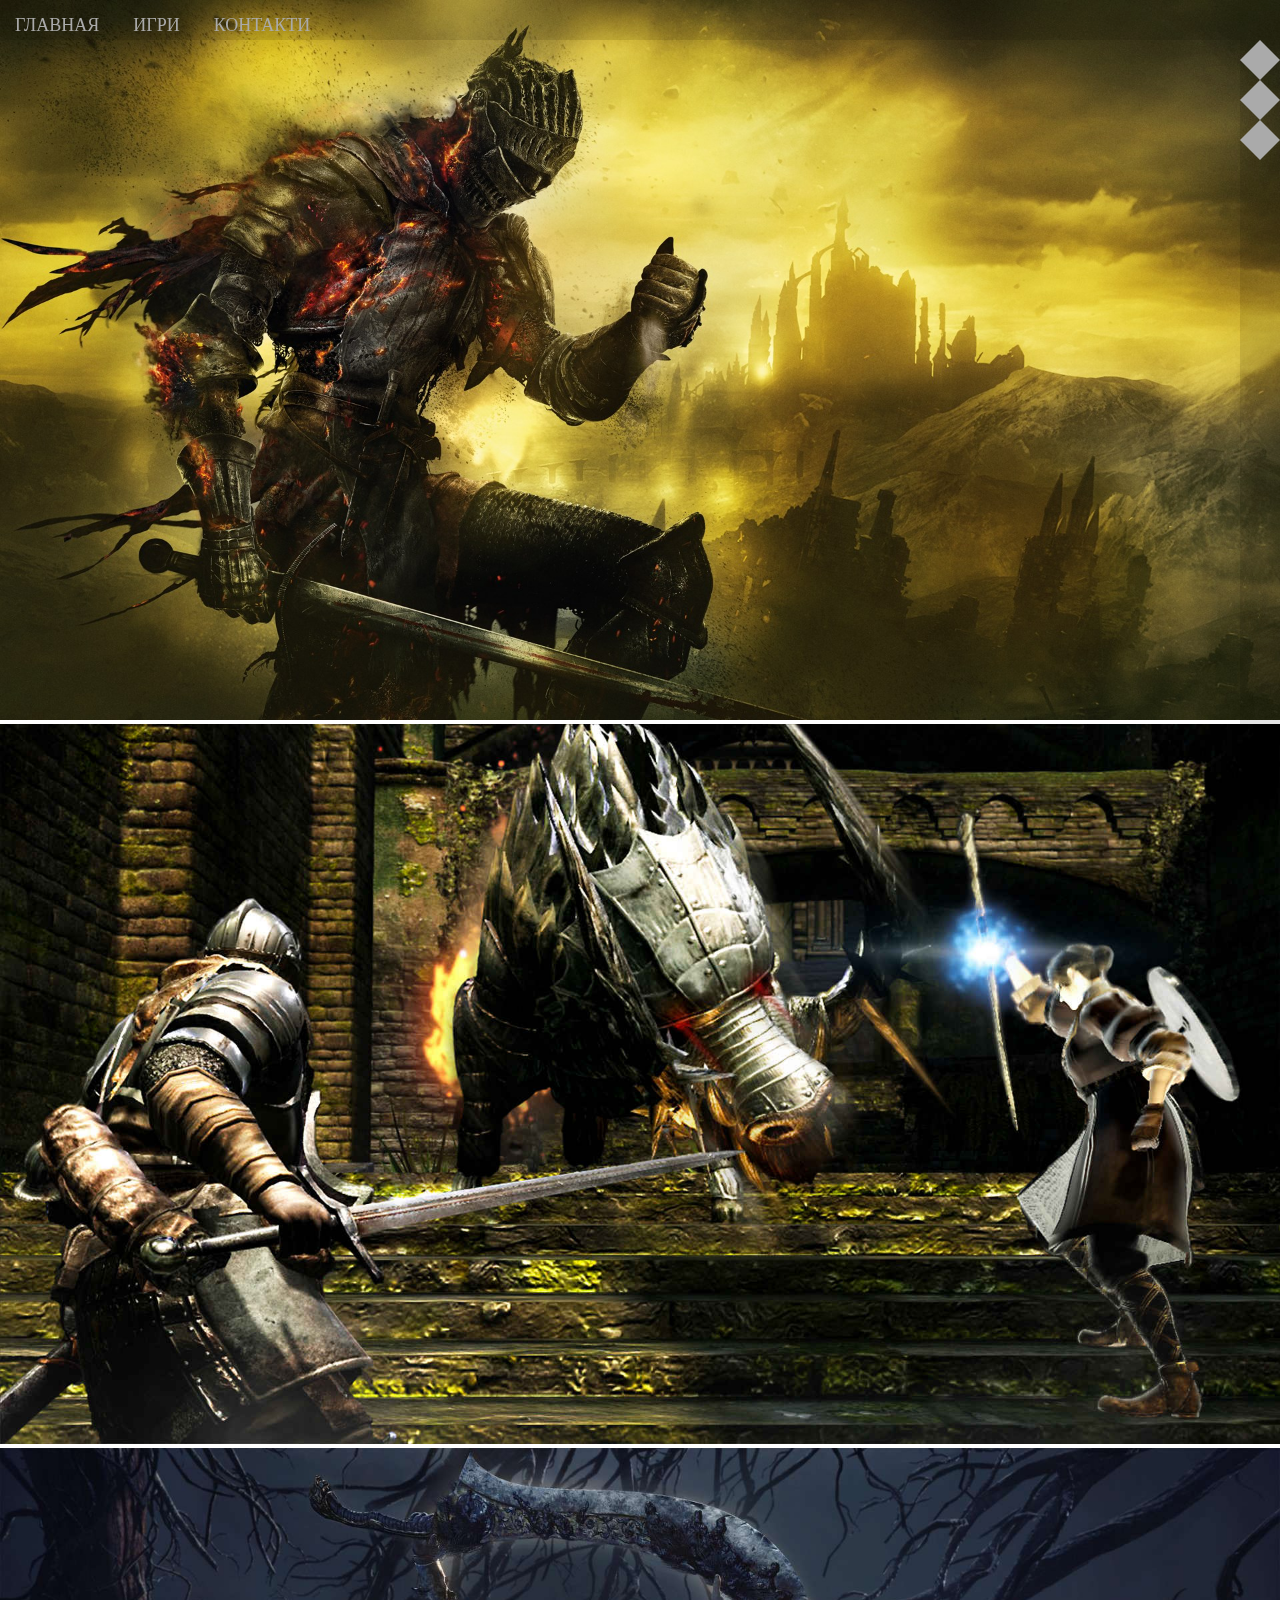
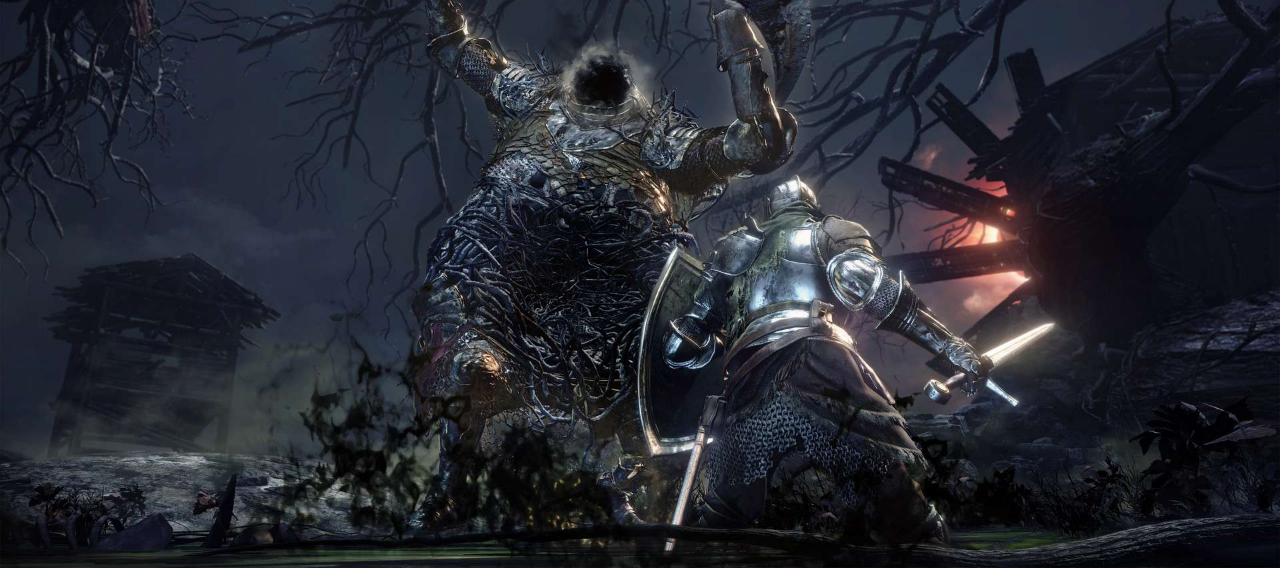
==== 1/index.html @ 4cce5873 "2" ====
<!DOCTYPE html>
<html>
<head>
     <meta charset="utf-8">
	<link rel="stylesheet" type="text/css" href="style.css">
	<script type="text/javascript" src="script.js"> </script>
	<title></title>
</head>
<body>

<div id="top-menu">
 	
   	<a href="">
		<div id='top-menu-btn1' class="top-menu-btn">
		Главная

		</div>
   	</a>
   	<a href="">
		<div id='top-menu-btn2' class="top-menu-btn">
		  игри

		</div>
   	</a>
   	<a href="">
		<div id='top-menu-btn3' class="top-menu-btn">
		 контакти

		</div>
   	</a>


</div>

<div id="right-menu">
	<a href="#box1">
		<div id="right-menu-btn1" class="right-menu-btn">
			
		</div>
	</a>
	<a href="#box2">
		<div id="right-menu-btn2" class="right-menu-btn">
			
		</div>
	</a>
	<a href="#box3">
		<div id="right-menu-btn3" class="right-menu-btn">
			
		</div>
	</a>
</div>
  <div id="box1" class="box">
   <img src="4.jpg" id="box1-img" class="box-img">	


  </div>
  <div id="box2" class="box">
   <img src="3.jpg" id="box2-img" class="box-img">	


  </div>
  <div id="box3" class="box">
   <img src="2.jpg" id="box3-img" class="box-img">	


  </div>


</body>
</html>
---- 1/style.css ----
@font-face{
  font-family: gothic;
  src: url('1893.ttf');

}
body{
	margin: 0;
}
#top-menu{
	position:fixed;
	top:0;
	z-index:1000;
	background-color: rgba(0,0,0,0.1);
	width:100%;
	height: 40px;

}
.top-menu-btn{
	color:#aaa;
	display: inline-block; 
	height: 20px;
	padding: 15px;
	text-transform: uppercase;
	font-size:18px;
	font-family: gothic;
	
}
#top-menu a{
	text-decoration: none;
	 
}
.box{
	width:100%;
	position: relative;

}
.box-img{
	width: 100%;

}
#right-menu{
	position: fixed;
	right:0;
	top:40px;
	bottom: 40px;
	background-color:rgba(0,0,0,0.1);
	z-index: 1000;
}
.right-menu-btn{
	height: 0;
	width:0;
	border:solid 20px transparent;
	border-bottom-color:#aaa;
	position: relative;
	top:-20px;
}
.right-menu-btn:after{
	content:'';
	width:0;
	height: 0;
	position: absolute;
	left:-20px;
	top:20px;
	border:20px solid transparent;
	border-top-color:#aaa;
}
/**/
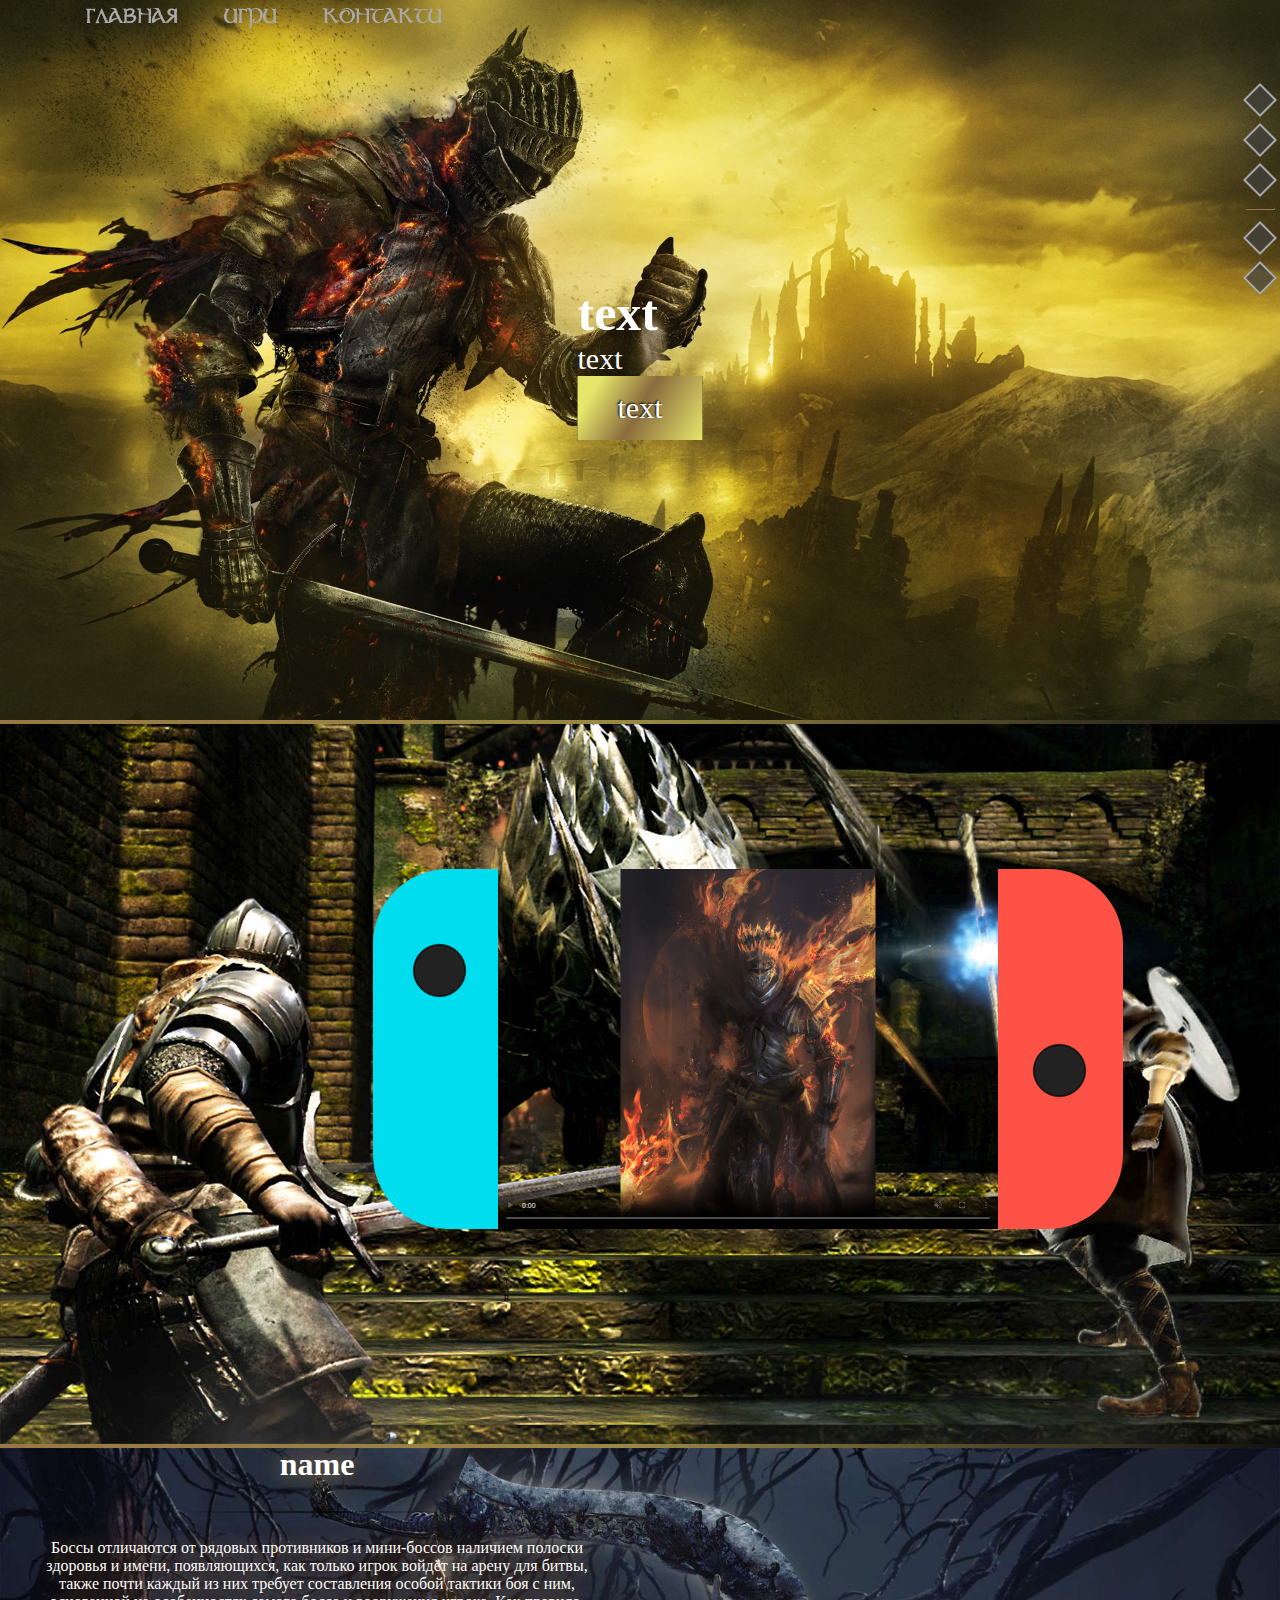
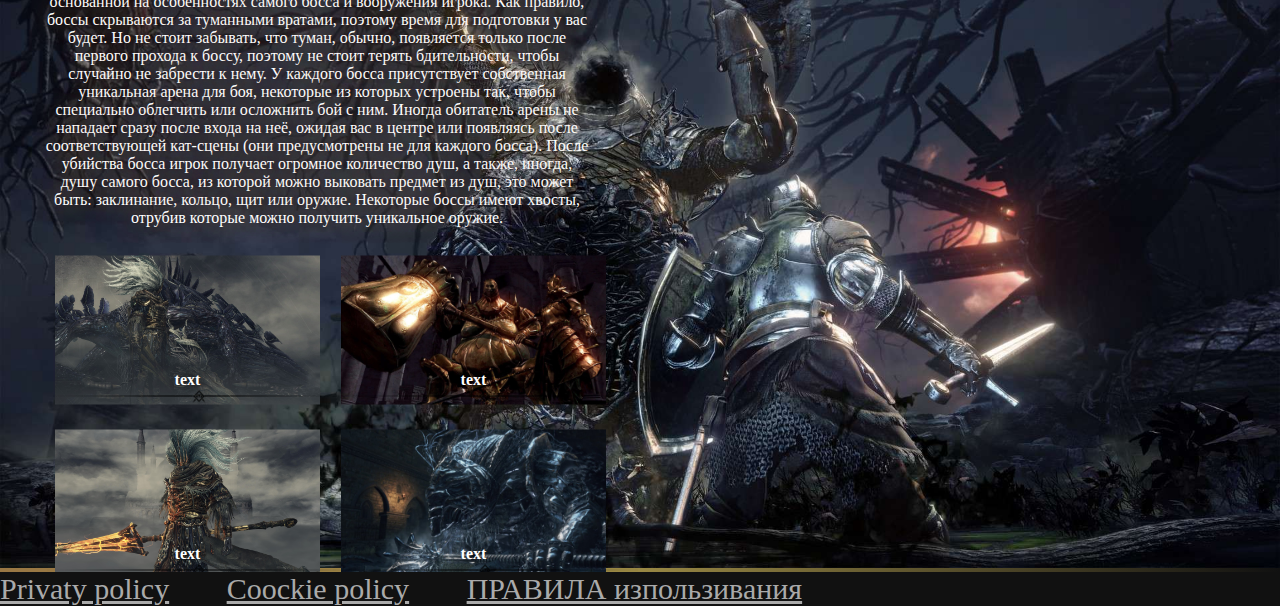
==== commit 83374204: "1" ====
--- a/1/index.html
+++ b/1/index.html
@@ -3,28 +3,104 @@
 <head>
      <meta charset="utf-8">
 	<link rel="stylesheet" type="text/css" href="style.css">
+  <script type="text/javascript" src="https://code.jquery.com/jquery-3.4.1.min.js"></script>
 	<script type="text/javascript" src="script.js"> </script>
 	<title></title>
 </head>
 <body>
-
+<div id="ramka">
+	<div class="line hor-line top-line"></div>
+	<div class="line hor-line down-line"></div>
+	<div class="line ver-line left-line"></div>
+	<div class="line ver-line right-line"></div>
+	<img src="1.png" class="corner-img left top">
+	<img src="2.png" class="corner-img right top">
+	<img src="3.png" class="corner-img left bottom">
+	<img src="4.png" class="corner-img right bottom">
+
+</div>
 <div id="top-menu">
  	
-   	<a href="">
+   	<a href="../Lesson23/index.html">
 		<div id='top-menu-btn1' class="top-menu-btn">
-		Главная
-
-		</div>
+		<div class="text">Главная</div>
+          <div class="tmb-submenu">
+          	<a href="index.html">
+          		<div class="tmb-submenu-btn">
+          			submenu btn
+ 
+          		</div>
+
+          	</a>
+          	<a href="">
+          		<div class="tmb-submenu-btn">
+          			submenu btn
+ 
+          		</div>
+
+          	</a>
+          	<a href="">
+          		<div class="tmb-submenu-btn">
+          			submenu btn
+ 
+          		</div>
+             </a>
+         </div>
+		</div> 
    	</a>
    	<a href="">
 		<div id='top-menu-btn2' class="top-menu-btn">
-		  игри
+		 <div class="text"> игри</div>
+		    <div class="tmb-submenu">
+          	<a href="1.html">
+          		<div class="tmb-submenu-btn">
+          			Dark SOULS 
+ 
+          		</div>
+
+          	</a>
+          	<a href="2.html">
+          		<div class="tmb-submenu-btn">
+          			Dark SOULS 2
+ 
+          		</div>
+
+          	</a>
+          	<a href="3.html">
+          		<div class="tmb-submenu-btn">
+          			Dark SOULS 3
+ 
+          		</div>
+             </a>
+         </div>
 
 		</div>
    	</a>
    	<a href="">
 		<div id='top-menu-btn3' class="top-menu-btn">
-		 контакти
+		<div class="text"> контакти</div>
+		       <div class="tmb-submenu">
+          	<a href="">
+          		<div class="tmb-submenu-btn">
+          			submenu btn
+ 
+          		</div>
+
+          	</a>
+          	<a href="">
+          		<div class="tmb-submenu-btn">
+          			submenu btn
+ 
+          		</div>
+
+          	</a>
+          	<a href="">
+          		<div class="tmb-submenu-btn">
+          			submenu btn
+ 
+          		</div>
+             </a>
+         </div>
 
 		</div>
    	</a>
@@ -35,36 +111,185 @@
 <div id="right-menu">
 	<a href="#box1">
 		<div id="right-menu-btn1" class="right-menu-btn">
-			
-		</div>
-	</a>
+			<div class="romb"></div>
+              <div class="h-romb"></div>
+              <div class="right-menu-btn-text">
+                 Монстри
+              </div>
+			
+		</div>
+	</a>
+
 	<a href="#box2">
 		<div id="right-menu-btn2" class="right-menu-btn">
-			
+			<div class="romb"></div>
+              <div class="h-romb"></div>
+              <div class="right-menu-btn-text">
+                 Лор
+              </div>
 		</div>
 	</a>
 	<a href="#box3">
 		<div id="right-menu-btn3" class="right-menu-btn">
+			<div class="romb"></div>
+             <div class="h-romb"></div>
+             <div class="right-menu-btn-text">
+                  Ппедмети
+              </div>
+			
+		</div>
+	</a>
+	<hr>
+	<a href="gim_rok-versia.mp3">
+		<div id="right-menu-btn-a" class="right-menu-btn">
+			<div class="romb"></div>
+             <div class="h-romb"></div>
+             <div class="right-menu-btn-text">
+                 <audio preload autoplay controls loop muted>
+                  <source src="gim_rok-versia.mp3" type="audio/mpeg">
+
+                 </audio>	
+              </div>
+			
+		</div>
+	</a>
+	<a href="#footer">
+		<div id="right-menu-btn-f" class="right-menu-btn">
+			<div class="romb"></div>
+             <div class="h-romb"></div>
+             <div class="right-menu-btn-text">
+                  Футер
+              </div>
 			
 		</div>
 	</a>
 </div>
   <div id="box1" class="box">
    <img src="4.jpg" id="box1-img" class="box-img">	
-
+  		<div id="box1-title" class="box-title">
+  			<b>text</b><br>
+               text<br>
+           <a href="">
+           	<div class="box-title-btn special-btn">
+           		text
+
+           	</div>
+            
+		</a>
+         
+  		</div>
 
   </div>
+  <div class="middle"></div>
   <div id="box2" class="box">
    <img src="3.jpg" id="box2-img" class="box-img">	
-
-
+        <div id="box2-title" class="box-title">
+              <div id="text-elements">
+              	<div class="element">
+              		<div class="name">text Text</div>
+              		<hr>
+              		<div class="text">text Text</div>
+              	</div>
+              	<div class="element">
+              		<div class="name">text Text</div>
+              		<hr>
+              		<div class="text">text Text</div>
+              	</div>
+              	<div class="element">
+              		<div class="name">text Text</div>
+              		<hr>
+              		<div class="text">Text Text</div>
+              	</div>
+              </div>
+              <div id="gallery-elements">
+              	  <video  preload  loop controls muted poster="9.jpg"  >
+                   <source src="" type="video/mp4"> 
+                   </video>
+                   <div>
+                  <div id="joystick1" class="joystick"></div>
+                  <div id="joystick2" class="joystick"></div>
+                  <div id="switch-buttons1" class="switch-buttons"></div>
+                    <div class=" button top">^</div>
+                    <div class=" button left"><</div>
+                    <div class=" button right">></div>
+                    <div class="button bottom">v</div>
+                   </div>
+                   <div id="switch-buttons2" class="switch-buttons"></div>
+                    <div class=" button top">X</div>
+                    <div class=" button left">Y</div>
+                    <div class=" button right">A</div>
+                    <div class="button bottom">B</div>
+                   </div>
+              </div>
+  		</div>
+  <div class="middle"></div>
+  <div id="box3" class="box">
+   <img src="2.jpg" id="box3-img" class="box-img">
+    <div id="box3-title" class="box-title">	
+              <h1>  name </h1>	
+              <img src="after.png" class="box3-title-img">
+              <p> 
+              Боссы отличаются от рядовых противников и мини-боссов наличием полоски здоровья и имени, появляющихся, как только игрок войдёт на арену для битвы, также почти каждый из них требует составления особой тактики боя с ним, основанной на особенностях самого босса и вооружения игрока. Как правило, боссы скрываются за туманными вратами, поэтому время для подготовки у вас будет. Но не стоит забывать, что туман, обычно, появляется только после первого прохода к боссу, поэтому не стоит терять бдительности, чтобы случайно не забрести к нему. 
+
+У каждого босса присутствует собственная уникальная арена для боя, некоторые из которых устроены так, чтобы специально облегчить или осложнить бой с ним. Иногда обитатель арены не нападает сразу после входа на неё, ожидая вас в центре или появляясь после соответствующей кат-сцены (они предусмотрены не для каждого босса).  
+
+После убийства босса игрок получает огромное количество душ, а также, иногда, душу самого босса, из которой можно выковать предмет из душ, это может быть: заклинание, кольцо, щит или оружие. Некоторые боссы имеют хвосты, отрубив которые можно получить уникальное оружие.
+</p>
+    	<table cellpadding="8" cellspacing="5;">
+    	    <tr>
+    	    	<th>
+    	    	<a href="">
+    	    		<img src="11.jpg" class="m-img">
+    	    	  <div class="cell-text">
+    	    			text
+                     <img src="after.png"><br>
+    	    		</div>
+                </a>
+
+    	    	</th>
+    	    	<th>
+                 <a href="">
+                 	<img src="12.jpg" class="m-img">
+                 	<div class="cell-text">
+    	    			text
+                     <img src="after.png"><br>
+    	    		</div>
+                  </a>
+                 </th>
+    	    </tr>	
+             <tr>
+             	<th>
+             	<a href="">
+             		<img src="13.jpg" class="m-img">
+             		<div class="cell-text">
+    	    			text
+                    <img src="after.png"><br>
+    	    		</div>
+             	</a>
+             	</th>
+             	<th>
+                 <a href="">
+                 	 <img src="10.jpg" class="m-img" >
+                 	 <div class="cell-text">
+    	    			text
+                    <img src="after.png"><br>
+    	    		</div>
+                 
+                 </a>
+                 </th>
+    	    </tr>	  
+		</table>
+	</div>
+      
+            
   </div>
-  <div id="box3" class="box">
-   <img src="2.jpg" id="box3-img" class="box-img">	
-
-
-  </div>
-
+  <div class="middle"></div>
+
+   <div id="footer" class="box">
+  <a href="">Privaty policy</a>	
+  <a href="">Coockie policy</a>	
+  <a href="">ПРАВИЛА изпользивания</a>	
+ </div>
 
 </body>
 </html>--- a/1/style.css
+++ b/1/style.css
@@ -1,37 +1,93 @@
 @font-face{
   font-family: gothic;
-  src: url('1893.ttf');
+  src: url('18093.ttf');
+
+}
+@font-face{
+  font-family: blodborne;
+  src: url('19226.otf');
 
 }
 body{
 	margin: 0;
+	min-width:680px;
 }
 #top-menu{
 	position:fixed;
 	top:0;
-	z-index:1000;
-	background-color: rgba(0,0,0,0.1);
-	width:100%;
+	z-index:1010;
+	left:80px;
 	height: 40px;
+	min-width:740px;
+
 
 }
 .top-menu-btn{
+	position: relative;
 	color:#aaa;
 	display: inline-block; 
-	height: 20px;
-	padding: 15px;
+	height: 30px;
+	padding: 5px;
+	margin-right:30px;
 	text-transform: uppercase;
 	font-size:18px;
 	font-family: gothic;
-	
+	border-left: solid transparent 1px;
+    border-right: solid transparent 1px;	
+}
+.top-menu a{
+	text-decoration: none;
+	color:#aaa;
+}
+.tmb-sumbmenu a{
+	text-decoration: none;
+}
+.top-menu-btn:hover{
+background-color: rgba(32,32,32,.9);
+color:#fff;
+/*padding-left:9px;
+padding-right:9px;*/
+border-left: solid #fff 1px;
+border-right: solid #fff 1px;
+}
+.top-menu-btn .text{
+ color:#aaa;
+}
+.top-menu-btn:hover .text{
+	color:#fff;
+}
+.tmb-submenu{
+position: absolute;
+background-color: rgba(16,16,16,.9);
+border-left: solid #fff 1px;
+border-right: solid #fff 1px;
+top:40px;
+left:-1px;
+transform: translate(-50%)scaleX(0);
+transition-duration: 200ms;
+transition-property: transform;
+}
+.top-menu-btn:hover .tmb-submenu{
+	transform: translate(0) scaleY(1);
+}
+.tmb-submenu-btn{
+ color:#FFF;
+ height: 20px;
+ padding: 10px;
+}
+.tmb-submenu-btn:hover{
+	background-color: rgba(16,16,16,.8);
 }
 #top-menu a{
 	text-decoration: none;
 	 
 }
 .box{
-	width:100%;
+	left:0;
+	right:0;
+    overflow: hidden;
 	position: relative;
+
 
 }
 .box-img{
@@ -41,27 +97,379 @@
 #right-menu{
 	position: fixed;
 	right:0;
+	top:80px;
+	z-index: 1000;
+}
+.right-menu-btn{
+	height: 40px;
+	width:40px;
+	position: relative;
+	
+}
+.romb{
+	height: 20px;
+	width: 20px;
+	border:solid 2px #aaa;
+	top:50%;
+	left:50%;
+	position: absolute;
+	background-color: rgba(64,64,64,.7); 
+	transform:translate(-50%, -50%) rotate(45deg);
+}
+.h-romb{
+	background-color: #aaa;
+	position: absolute;
+	top:50%;
+	left:50%;
+	height: 15px;
+	width: 15px;
+	transform: translate(-50%, -50%) rotate(45deg);
+	opacity: 0;
+	transition-duration: 200ms;
+	transition-property:opacity;
+}
+.right-menu-btn:hover .h-romb{
+   opacity: 1;
+
+}
+.right-menu-btn-text{
+	text-align: right;
+	position: absolute; 
+	top:0;
+	bottom:0;
+	right:100%;
+	color:#aaa;
+	font-size:25px;
+	padding: 5px;
+	height: 30px;
+	min-width: 136px;
+	transform: translateX(50%) scaleX(0);
+	transition-duration: 200ms;
+	transition-property: transform;
+	font-family: blodborne;	
+
+}
+#right-menu:hover .right-menu-btn-text{
+	transform: translateX(0) scaleX(1);
+	
+}
+#ramka{
+  position: fixed;
+  height: 100%;
+  z-index:10000;
+  width:100%;
+  min-width:630px;
+   pointer-events: none;
+}
+#ramka .line{
+	position: absolute;
+	background-color: rgba(153, 119, 68, 0.8);
+}
+#ramka .hor-line{
+ left:80px;
+ right:80px;
+
+ height: 2px;
+}
+#ramka .ver-line{
+   width:2px;
+   top:80px;
+   bottom:80px;
+
+}
+#ramka  .top-line{
+
 	top:40px;
-	bottom: 40px;
-	background-color:rgba(0,0,0,0.1);
+	}
+#ramka .down-line{
+  bottom: 40px;
+}
+#ramka .left-line{
+    left:40px;
+}
+#ramka .right-line{
+	right: 40px;
+}
+#ramka img{
+	position: absolute;
+	height:80px;
+	width:80px;
+}
+#ramka .left{
+ left:0;
+}
+#ramka .right {
+	 right: 0;
+}
+#ramka .top{
+	top:0;
+}
+#ramka .bottom{
+	bottom:0;
+}
+#box1-title{
+position: absolute;
+margin: auto;
+left:50%;
+top:50%;
+transform: translate(-50%,-50%);
+font-size:30px;
+color:white;
+z-index: 1000;
+}
+.box-title b{
+ font-size:50px;
+ z-index:1000;
+}
+.special-btn{
+text-shadow: -1px -1px 2px #000;
+background-color: #000;
+background-image:linear-gradient(120deg, rgba(255,255,119, 0.9) 15%,
+ rgba(153, 119, 68, 0.9) 50%,
+  rgba(255,255,119, 0.9) 100%);
+	padding:15px;
+	padding-left:40px;
+	padding-right:40px;
+	display: inline-block;
+	color:white;
+	transition-duration: 200ms;
+	transition-property: background-color;
+
+}
+
+.special-btn:hover{
+	background-color: #ff0;
+  /*background-image:linear-gradient(120deg, #E8F868 15%, #D1D1CF 50%, #3BADD5 85%,#0BB9F7 100%);*/
+}
+#box2-title{
+	top:50%;
+	left:0;
+	transform: translateY(-50%);
+	left:42px;
+     right:42px; 
+	position: absolute;
+	text-align: center;
 	z-index: 1000;
-}
-.right-menu-btn{
-	height: 0;
-	width:0;
-	border:solid 20px transparent;
-	border-bottom-color:#aaa;
+	overflow: hidden;
+
+}
+#gallery-elements{
+position: relative;
+display: inline-block;
+vertical-align: middle;
+transform: scale(0.5);
+
+
+}
+#gallery-elements video{
+	height: 720px;
+	width: 1000px;
+	 border-left:solid #0de 250px;
+	 border-right:solid #ff5247 250px;
+	 border-radius: 150px;
+}
+#text-elements{
+position: relative;
+display: inline-block;
+font-size: 30px;
+padding:100px;
+vertical-align: middle;
+text-align:left;
+
+}
+#text-elements .name{
+	color:#984;
+	font-size:50px;
+	font-family: blodborne;
+	padding-bottom:15px;
+}
+#text-elements .text{
+	padding-top:15px;
+	color:#fff;
+	font-size: 65px;
+	font-family: blodborne ;
+}
+#text-elements .elements{
+	margin-bottom: 50px;
+}
+#text-elements hr{
+	border-color:rgb(153, 119, 68);
+}
+#footer{
+	background-color: #111;
+	font-size:30px;
+
+}
+#footer a{
+	color:#aaa;
+	margin-right:50px;
+	z-index:1000;
 	position: relative;
-	top:-20px;
-}
-.right-menu-btn:after{
-	content:'';
-	width:0;
-	height: 0;
-	position: absolute;
-	left:-20px;
-	top:20px;
-	border:20px solid transparent;
-	border-top-color:#aaa;
-}
-/**/+}
+#right-menu hr{
+	border-color:rgb(153, 119, 68);
+	margin-right: 5px;
+	margin-left:5px;
+
+}
+.middle{
+	height: 5px;
+	width:100%;
+	background:linear-gradient(to right, #974, #984, #111);
+	margin-top:-5px;
+	z-index:1000;
+}
+#right-menu-btn-a audio{
+	height:30px;
+
+}
+#top-menu-btn2 .tmb-submenu-btn{
+   width:70px;
+
+}
+#box3-title{
+  position: absolute;
+  left:42px;
+  top:50%;
+  text-shadow: 0 0 20px #974;
+  color:#fff;
+  max-width:550px;
+  transform: translate(0,-50%);
+  color:#fff;
+  text-align: center;
+
+}
+#box3-title .m-img{
+	width: 265px;
+
+}
+#box3-title th{
+	position: relative;
+
+
+
+}
+.cell-text{
+	position: absolute;
+	color:#fff;
+	text-shadow: 0 0 10px #000;
+	bottom:10px;
+	left:0;
+	right:0;
+	text-align: center;
+
+}
+.joystick{
+	position: absolute;
+	height: 100px;
+	width:100px;
+	background-color:#222;
+	border:double #000 3px;
+	border-radius:100%;
+	transition-duration: 1s;
+	transition-property: transform;
+}
+#joystick1{
+	top:150px;
+	left:80px;
+}
+#joystick2{
+	top:350px;
+	left:1320px;
+}
+.switch-buttons .button{
+	width:30px;
+	height: 30px;
+	padding: 10px;
+	position: absolute;
+	border-radius:50%;
+	background-color: #222;
+	box-shadow: 0 0 #111 inset;
+	color:#fff;
+	font-size:27px;
+	box-shadow:  0 0 10px #000;
+	transition-duration: 200ms;
+	transition-duration: box-shadow,transform;
+}
+.switch-buttons{
+	position: absolute;
+	width: 150px;
+	height: 150px;
+}
+.switch-buttons .button:hover{
+	transform: scale(0.96);
+	box-shadow: 0 0 5px #000;
+}
+
+#switch-buttons1{
+ top:343px;
+ left:73px;
+}
+#switch-buttons2{
+ top:127px;
+ left:73px;
+}
+.switch-buttons .bottom{
+	bottom:0;
+	left:50px;
+}
+.switch-buttons .right{
+	right:0;
+	top:50px;
+}
+.switch-buttons .left{
+	left:0;
+	top:50px;
+}
+.switch-buttons .top{
+	top:0;
+	top:50px;
+}
+
+.joystick:hover{
+	transform: rotate(360deg) translate(25%,0) ;
+}
+@media(max-width:3000px){
+  #gallery-elements{
+  	transform: scale(0.5) translateX(-50%);
+  	width:534px;
+  }
+
+}
+@media(max-width:1027px){
+ #text-elements .name{
+ 	font-size:45px;
+ }
+ #text-elements .text{
+ 	font-size:30px;
+ }
+
+}
+@media(max-width:1330px){
+	#text-elements{
+     display: none;
+
+	}
+}
+@media(max-width:1150px){
+	#box3-title p{
+     display: none;
+	}
+
+}
+@media(min-width:1012px){
+	#ramka{
+		display:none;
+	}
+}
+@media(max-width: 760px){
+	.box3-title-img{
+		display: none;
+	}
+	#box3-title h1{
+		display: none;
+	}
+
+}
+/*Елемент с position absolute располагается относительно елемента, внутри которого находится и у которого задана нетипичное значение position
+ */
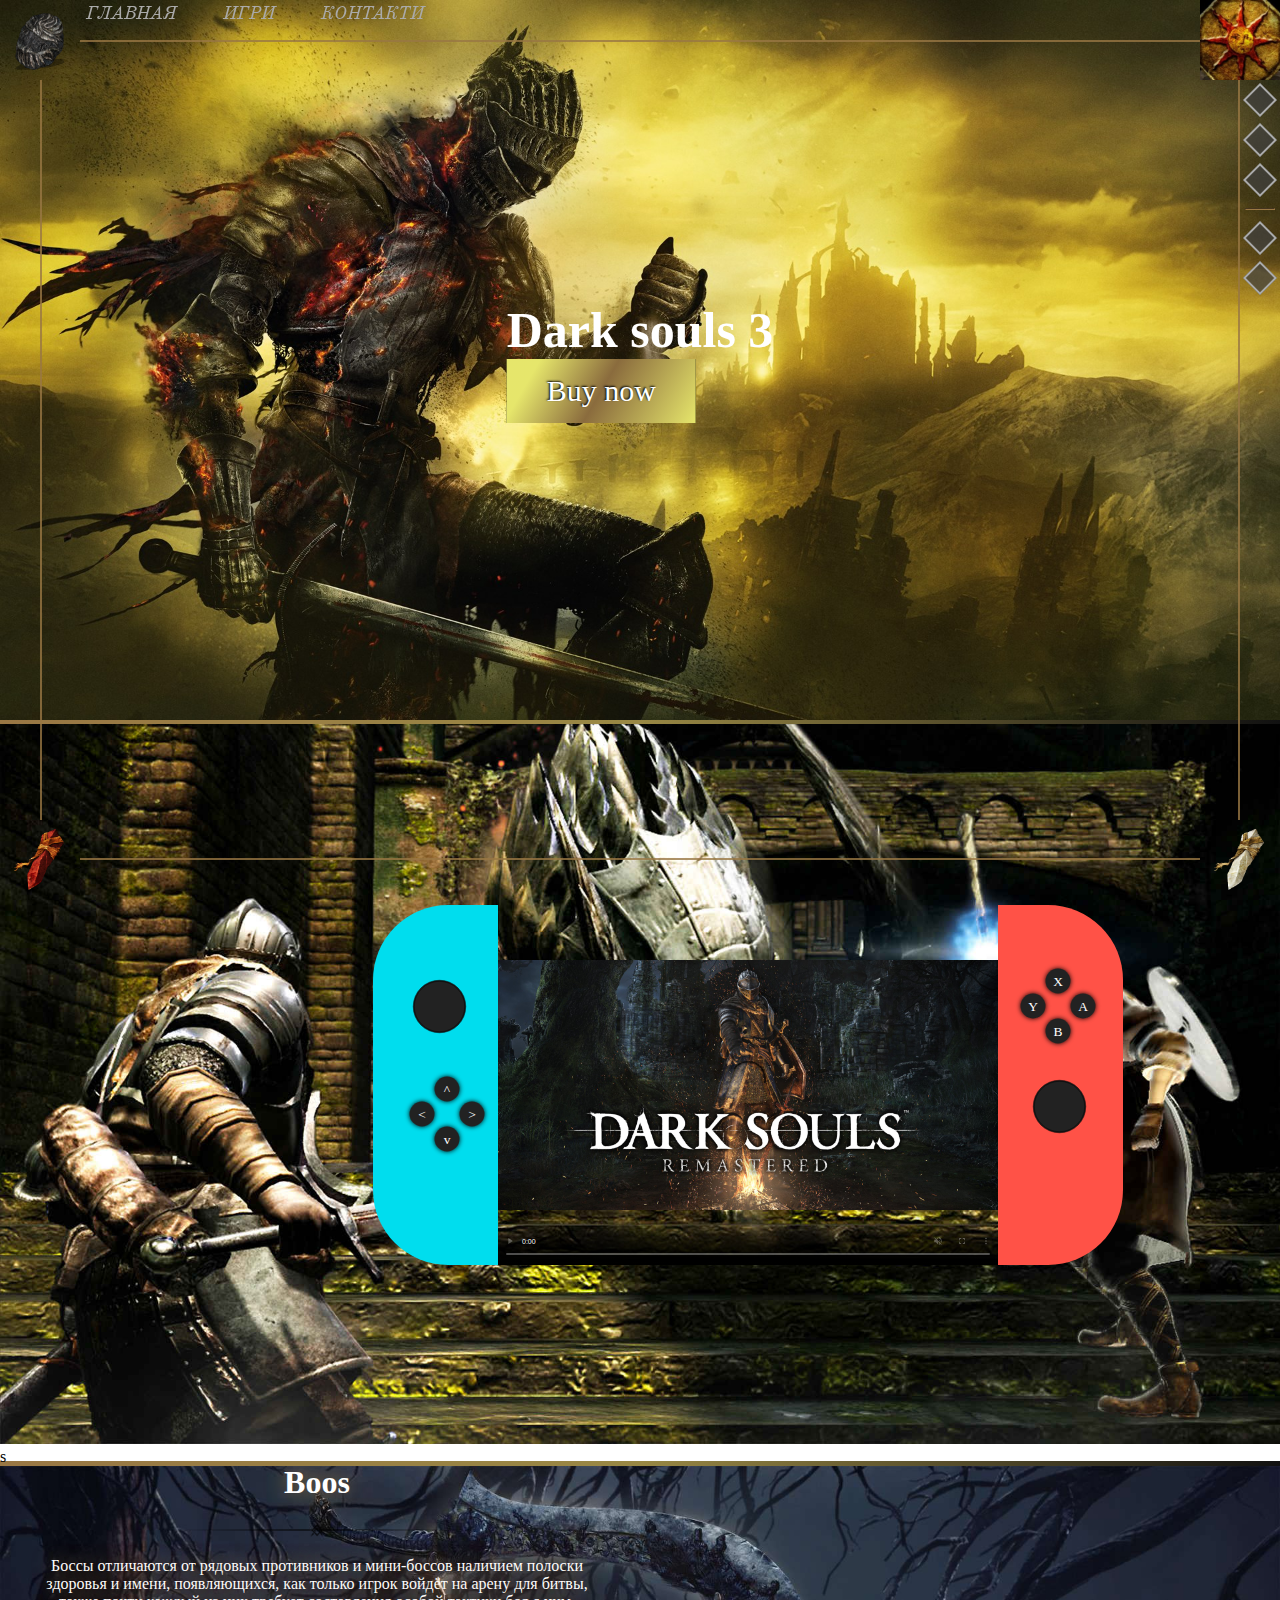
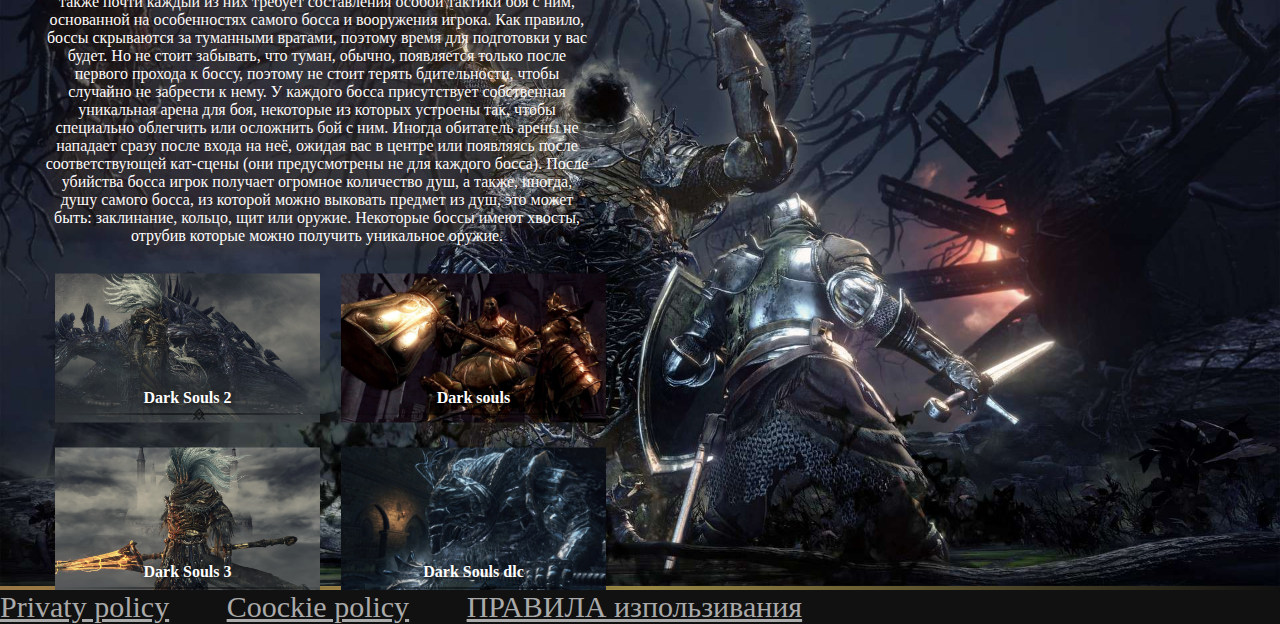
==== commit 26947b62: "2.5" ====
--- a/1/index.html
+++ b/1/index.html
@@ -25,23 +25,23 @@
 		<div id='top-menu-btn1' class="top-menu-btn">
 		<div class="text">Главная</div>
           <div class="tmb-submenu">
-          	<a href="index.html">
-          		<div class="tmb-submenu-btn">
-          			submenu btn
- 
-          		</div>
-
-          	</a>
-          	<a href="">
-          		<div class="tmb-submenu-btn">
-          			submenu btn
- 
-          		</div>
-
-          	</a>
-          	<a href="">
-          		<div class="tmb-submenu-btn">
-          			submenu btn
+          	<a href="index.html#box1">
+          		<div class="tmb-submenu-btn">
+          			Dark Souls 3
+ 
+          		</div>
+
+          	</a>
+          	<a href="index.html#box2">
+          		<div class="tmb-submenu-btn">
+          			 Nintendo Switch
+ 
+          		</div>
+
+          	</a>
+          	<a href="index.html#box3">
+          		<div class="tmb-submenu-btn">
+          			Boss
  
           		</div>
              </a>
@@ -54,21 +54,21 @@
 		    <div class="tmb-submenu">
           	<a href="1.html">
           		<div class="tmb-submenu-btn">
-          			Dark SOULS 
+          			DS 
  
           		</div>
 
           	</a>
           	<a href="2.html">
           		<div class="tmb-submenu-btn">
-          			Dark SOULS 2
+          			DS2
  
           		</div>
 
           	</a>
           	<a href="3.html">
           		<div class="tmb-submenu-btn">
-          			Dark SOULS 3
+          			DS3
  
           		</div>
              </a>
@@ -80,23 +80,23 @@
 		<div id='top-menu-btn3' class="top-menu-btn">
 		<div class="text"> контакти</div>
 		       <div class="tmb-submenu">
-          	<a href="">
-          		<div class="tmb-submenu-btn">
-          			submenu btn
- 
-          		</div>
-
-          	</a>
-          	<a href="">
-          		<div class="tmb-submenu-btn">
-          			submenu btn
- 
-          		</div>
-
-          	</a>
-          	<a href="">
-          		<div class="tmb-submenu-btn">
-          			submenu btn
+          	<a href="https://darksouls.fandom.com/ru/wiki/Dark_Souls_Wiki">
+          		<div class="tmb-submenu-btn">
+          			 Fandom
+ 
+          		</div>
+
+          	</a>
+          	<a href="https://www.reddit.com/r/darksouls/">
+          		<div class="tmb-submenu-btn">
+          			Reddit
+ 
+          		</div>
+
+          	</a>
+          	<a href="https://www.fromsoftware.jp/ww/">
+          		<div class="tmb-submenu-btn">
+          			FromSoftware
  
           		</div>
              </a>
@@ -114,7 +114,7 @@
 			<div class="romb"></div>
               <div class="h-romb"></div>
               <div class="right-menu-btn-text">
-                 Монстри
+                 Dark Souls 3
               </div>
 			
 		</div>
@@ -125,7 +125,7 @@
 			<div class="romb"></div>
               <div class="h-romb"></div>
               <div class="right-menu-btn-text">
-                 Лор
+                 Dark Souls Remastered
               </div>
 		</div>
 	</a>
@@ -134,19 +134,19 @@
 			<div class="romb"></div>
              <div class="h-romb"></div>
              <div class="right-menu-btn-text">
-                  Ппедмети
+                  Босси
               </div>
 			
 		</div>
 	</a>
 	<hr>
-	<a href="gim_rok-versia.mp3">
+	<a href="1-01 Dark Souls 3.mp3">
 		<div id="right-menu-btn-a" class="right-menu-btn">
 			<div class="romb"></div>
              <div class="h-romb"></div>
              <div class="right-menu-btn-text">
                  <audio preload autoplay controls loop muted>
-                  <source src="gim_rok-versia.mp3" type="audio/mpeg">
+                  <source src="1-01 Dark Souls 3.mp3" type="audio/mpeg">
 
                  </audio>	
               </div>
@@ -167,11 +167,11 @@
   <div id="box1" class="box">
    <img src="4.jpg" id="box1-img" class="box-img">	
   		<div id="box1-title" class="box-title">
-  			<b>text</b><br>
-               text<br>
-           <a href="">
+  			<b>Dark souls 3</b><br>
+               
+           <a href="https://store.steampowered.com/app/374320/DARK_SOULS_III/">
            	<div class="box-title-btn special-btn">
-           		text
+           		Buy now
 
            	</div>
             
@@ -186,47 +186,47 @@
         <div id="box2-title" class="box-title">
               <div id="text-elements">
               	<div class="element">
-              		<div class="name">text Text</div>
+              		<div class="name">Dark Souls </div>
               		<hr>
-              		<div class="text">text Text</div>
+              		<div class="text">Remasterd</div>
               	</div>
               	<div class="element">
-              		<div class="name">text Text</div>
+              		<div class="name"> Виходить на</div>
               		<hr>
-              		<div class="text">text Text</div>
+              		<div class="text">Nintendo Swtch</div>
               	</div>
               	<div class="element">
-              		<div class="name">text Text</div>
+              		<div class="name">Metacritic </div>
               		<hr>
-              		<div class="text">Text Text</div>
+              		<div class="text">Metascore 84</div>
               	</div>
               </div>
               <div id="gallery-elements">
-              	  <video  preload  loop controls muted poster="9.jpg"  >
-                   <source src="" type="video/mp4"> 
+              	  <video controls muted poster="14.jpg">
+                   <source src="Dark Souls Remastered.mp4" type="video/mp4"> 
                    </video>
-                   <div>
                   <div id="joystick1" class="joystick"></div>
                   <div id="joystick2" class="joystick"></div>
-                  <div id="switch-buttons1" class="switch-buttons"></div>
-                    <div class=" button top">^</div>
-                    <div class=" button left"><</div>
-                    <div class=" button right">></div>
+                  <div id="switch-buttons1" class="switch-buttons">
+                    <div class="button top">^</div>
+                    <div class="button left"><</div>
+                    <div class="button right">></div>
                     <div class="button bottom">v</div>
-                   </div>
-                   <div id="switch-buttons2" class="switch-buttons"></div>
-                    <div class=" button top">X</div>
-                    <div class=" button left">Y</div>
-                    <div class=" button right">A</div>
+                  </div>
+                  <div id="switch-buttons2" class="switch-buttons">
+                    <div class="button top">X</div>
+                    <div class="button left">Y</div>
+                    <div class="button right">A</div>
                     <div class="button bottom">B</div>
-                   </div>
+                  </div>
               </div>
   		</div>
+    </div>s
   <div class="middle"></div>
   <div id="box3" class="box">
    <img src="2.jpg" id="box3-img" class="box-img">
     <div id="box3-title" class="box-title">	
-              <h1>  name </h1>	
+              <h1>  Boos </h1>	
               <img src="after.png" class="box3-title-img">
               <p> 
               Боссы отличаются от рядовых противников и мини-боссов наличием полоски здоровья и имени, появляющихся, как только игрок войдёт на арену для битвы, также почти каждый из них требует составления особой тактики боя с ним, основанной на особенностях самого босса и вооружения игрока. Как правило, боссы скрываются за туманными вратами, поэтому время для подготовки у вас будет. Но не стоит забывать, что туман, обычно, появляется только после первого прохода к боссу, поэтому не стоит терять бдительности, чтобы случайно не забрести к нему. 
@@ -238,20 +238,20 @@
     	<table cellpadding="8" cellspacing="5;">
     	    <tr>
     	    	<th>
-    	    	<a href="">
+    	    	<a href="4.html">
     	    		<img src="11.jpg" class="m-img">
     	    	  <div class="cell-text">
-    	    			text
+    	    			Dark Souls 2
                      <img src="after.png"><br>
     	    		</div>
                 </a>
 
     	    	</th>
     	    	<th>
-                 <a href="">
+                 <a href="5.html">
                  	<img src="12.jpg" class="m-img">
                  	<div class="cell-text">
-    	    			text
+    	    			Dark souls 
                      <img src="after.png"><br>
     	    		</div>
                   </a>
@@ -259,19 +259,19 @@
     	    </tr>	
              <tr>
              	<th>
-             	<a href="">
+             	<a href="6.html">
              		<img src="13.jpg" class="m-img">
              		<div class="cell-text">
-    	    			text
+    	    			Dark Souls 3
                     <img src="after.png"><br>
     	    		</div>
              	</a>
              	</th>
              	<th>
-                 <a href="">
+                 <a href="7.html">
                  	 <img src="10.jpg" class="m-img" >
                  	 <div class="cell-text">
-    	    			text
+    	    			Dark Souls dlc
                     <img src="after.png"><br>
     	    		</div>
                  
@@ -286,9 +286,9 @@
   <div class="middle"></div>
 
    <div id="footer" class="box">
-  <a href="">Privaty policy</a>	
-  <a href="">Coockie policy</a>	
-  <a href="">ПРАВИЛА изпользивания</a>	
+  <a href="2.txt" class="a"> Privaty policy</a>	
+  <a href="cookie.text" class="a">Coockie policy</a>	
+  <a href="" class="a">ПРАВИЛА изпользивания</a>	
  </div>
 
 </body>
--- a/1/style.css
+++ b/1/style.css
@@ -1,6 +1,6 @@
 @font-face{
   font-family: gothic;
-  src: url('18093.ttf');
+  src: url('19413.ttf');
 
 }
 @font-face{
@@ -257,7 +257,7 @@
 position: relative;
 display: inline-block;
 vertical-align: middle;
-transform: scale(0.5);
+/*transform: scale(0.5);*/
 
 
 }
@@ -334,10 +334,10 @@
   text-shadow: 0 0 20px #974;
   color:#fff;
   max-width:550px;
-  transform: translate(0,-50%);
+  transform: translateY(-50%);
   color:#fff;
   text-align: center;
-
+  z-index: 1000;
 }
 #box3-title .m-img{
 	width: 265px;
@@ -345,9 +345,6 @@
 }
 #box3-title th{
 	position: relative;
-
-
-
 }
 .cell-text{
 	position: absolute;
@@ -357,7 +354,6 @@
 	left:0;
 	right:0;
 	text-align: center;
-
 }
 .joystick{
 	position: absolute;
@@ -400,14 +396,13 @@
 	transform: scale(0.96);
 	box-shadow: 0 0 5px #000;
 }
-
 #switch-buttons1{
  top:343px;
  left:73px;
 }
 #switch-buttons2{
  top:127px;
- left:73px;
+	left:1295px;
 }
 .switch-buttons .bottom{
 	bottom:0;
@@ -423,7 +418,7 @@
 }
 .switch-buttons .top{
 	top:0;
-	top:50px;
+	left:50px;
 }
 
 .joystick:hover{
@@ -457,11 +452,6 @@
 	}
 
 }
-@media(min-width:1012px){
-	#ramka{
-		display:none;
-	}
-}
 @media(max-width: 760px){
 	.box3-title-img{
 		display: none;
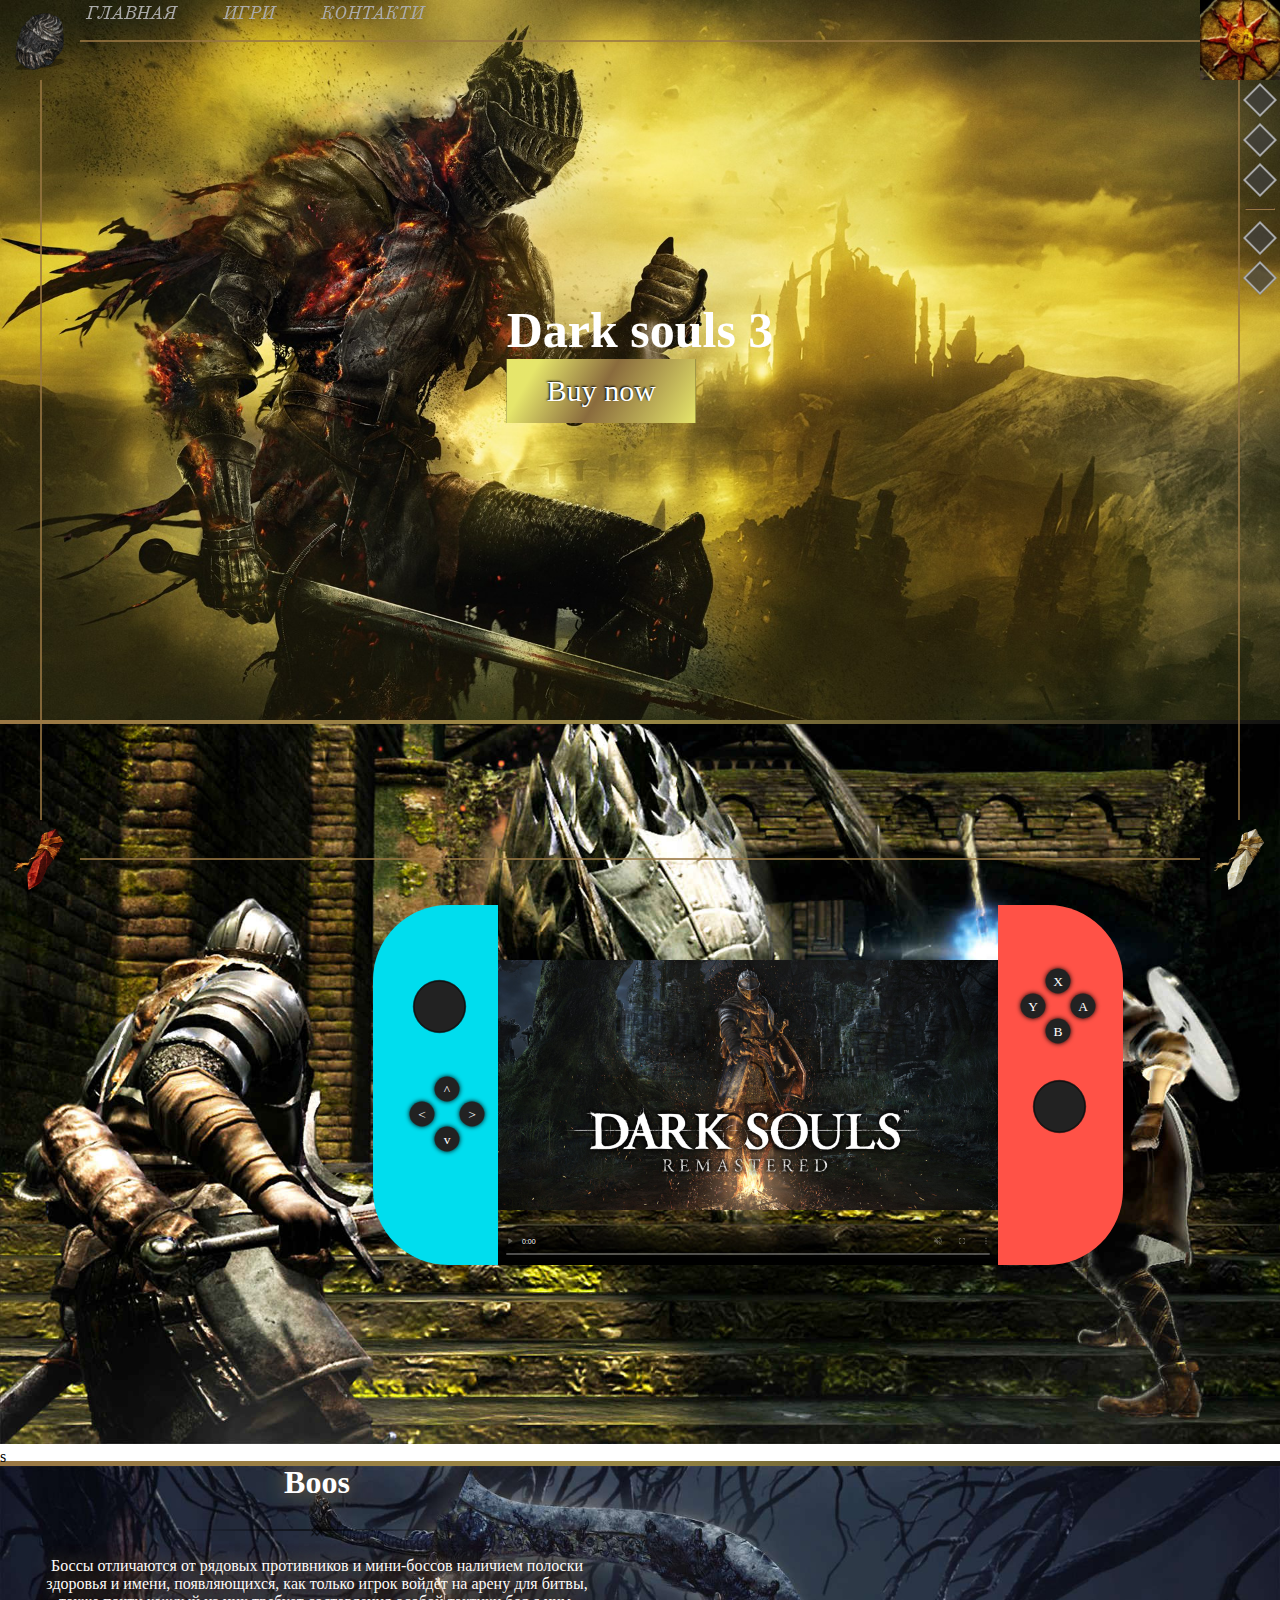
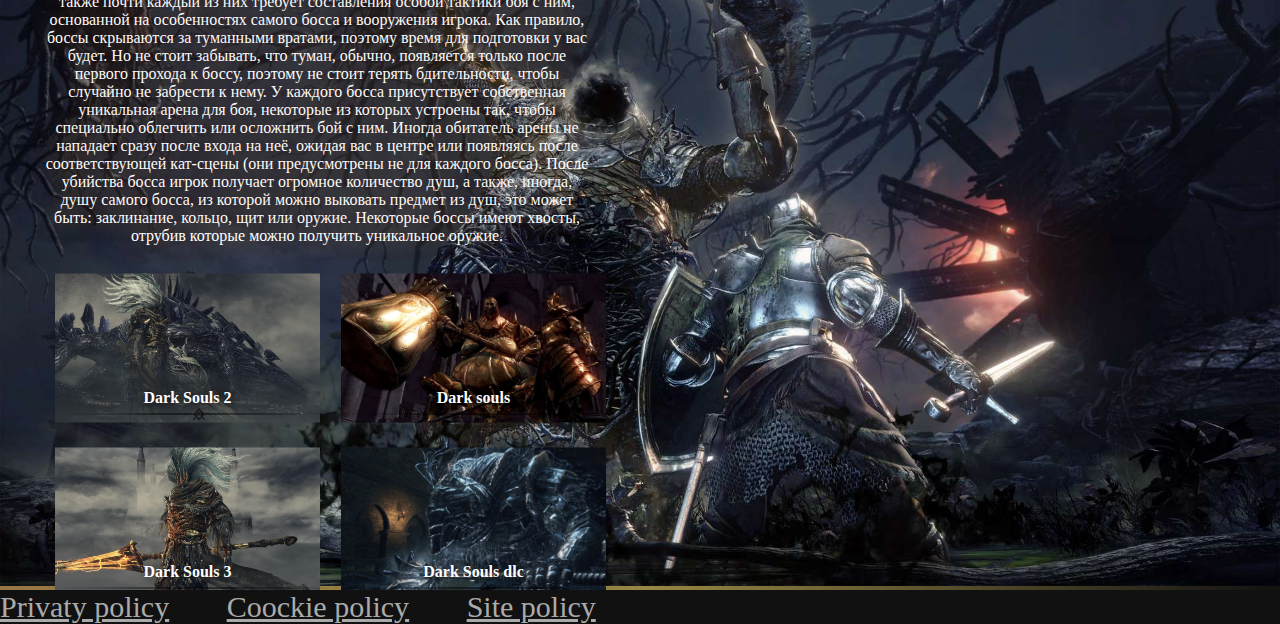
==== commit 63faf205: "2.6" ====
--- a/1/index.html
+++ b/1/index.html
@@ -5,7 +5,7 @@
 	<link rel="stylesheet" type="text/css" href="style.css">
   <script type="text/javascript" src="https://code.jquery.com/jquery-3.4.1.min.js"></script>
 	<script type="text/javascript" src="script.js"> </script>
-	<title></title>
+	<title>Dark Souls</title>
 </head>
 <body>
 <div id="ramka">
@@ -288,7 +288,7 @@
    <div id="footer" class="box">
   <a href="2.txt" class="a"> Privaty policy</a>	
   <a href="cookie.text" class="a">Coockie policy</a>	
-  <a href="" class="a">ПРАВИЛА изпользивания</a>	
+  <a href="site.txt" class="a">Site policy</a>	
  </div>
 
 </body>
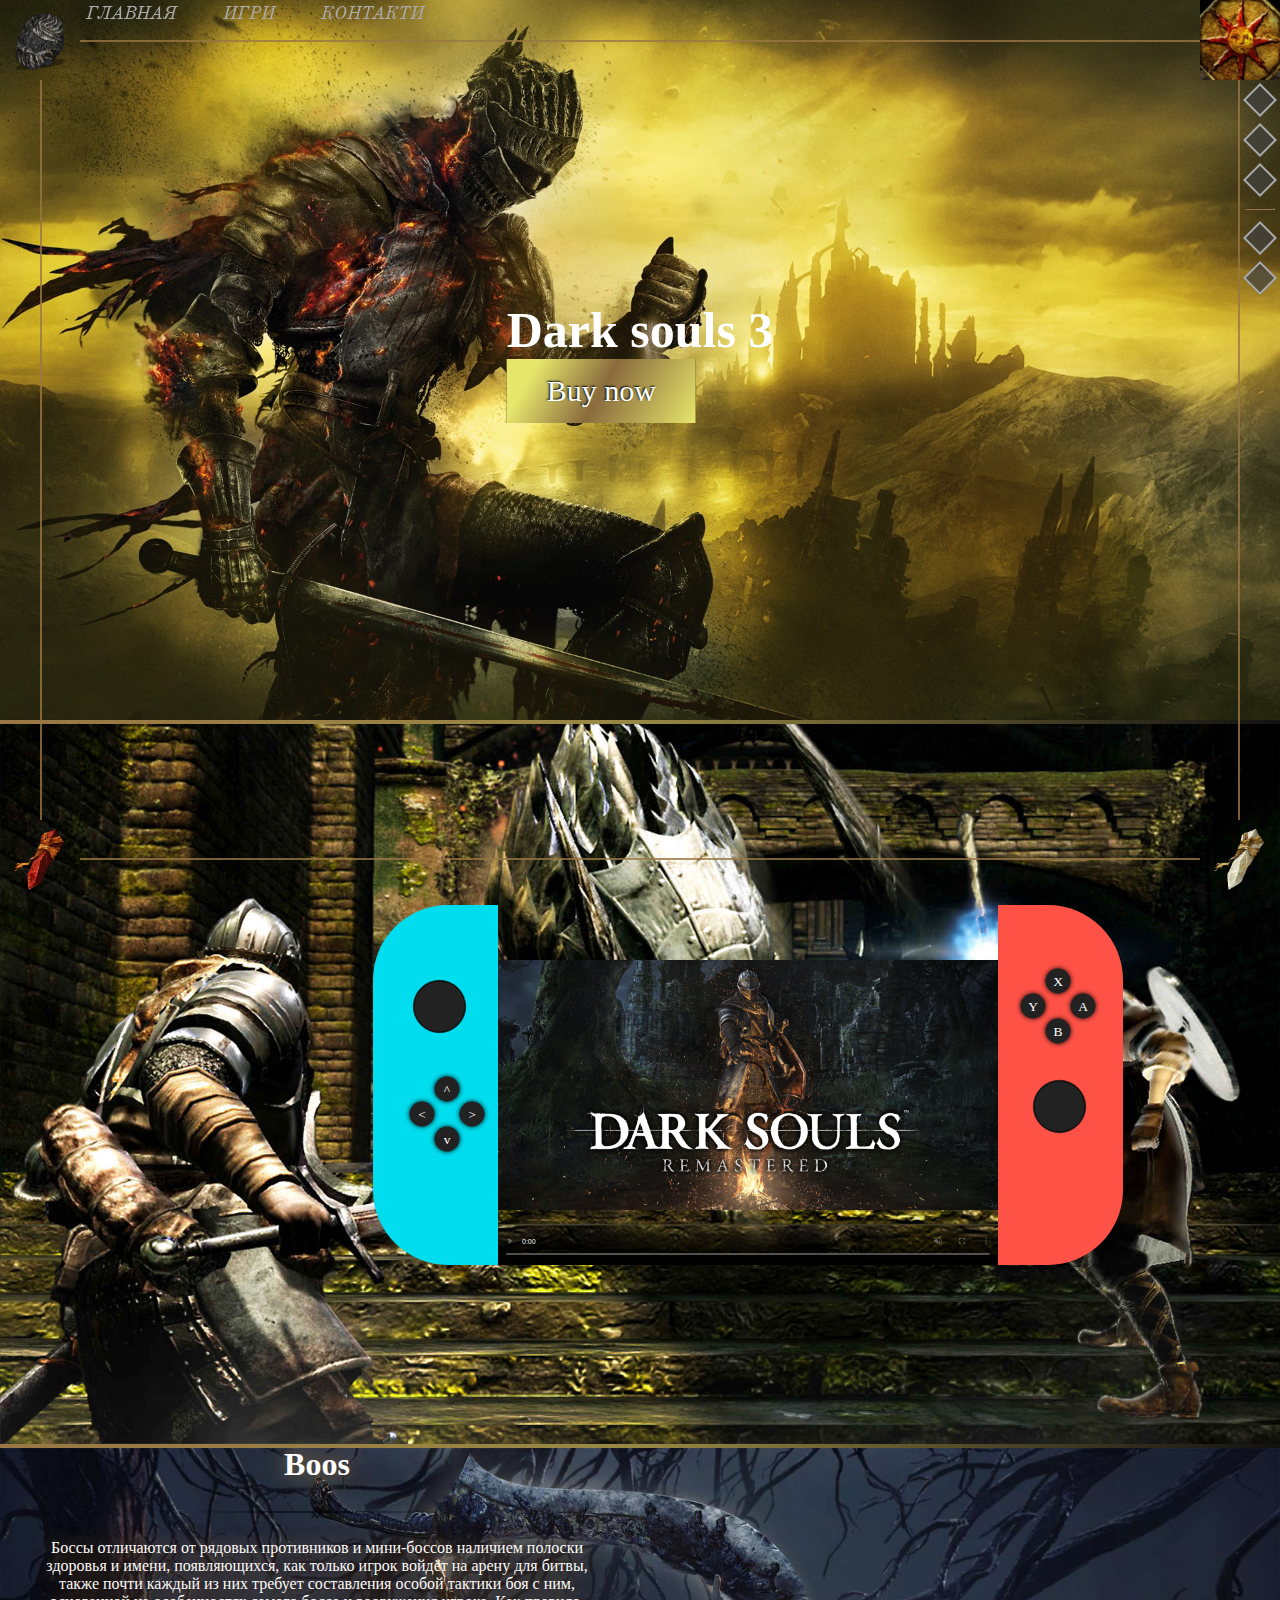
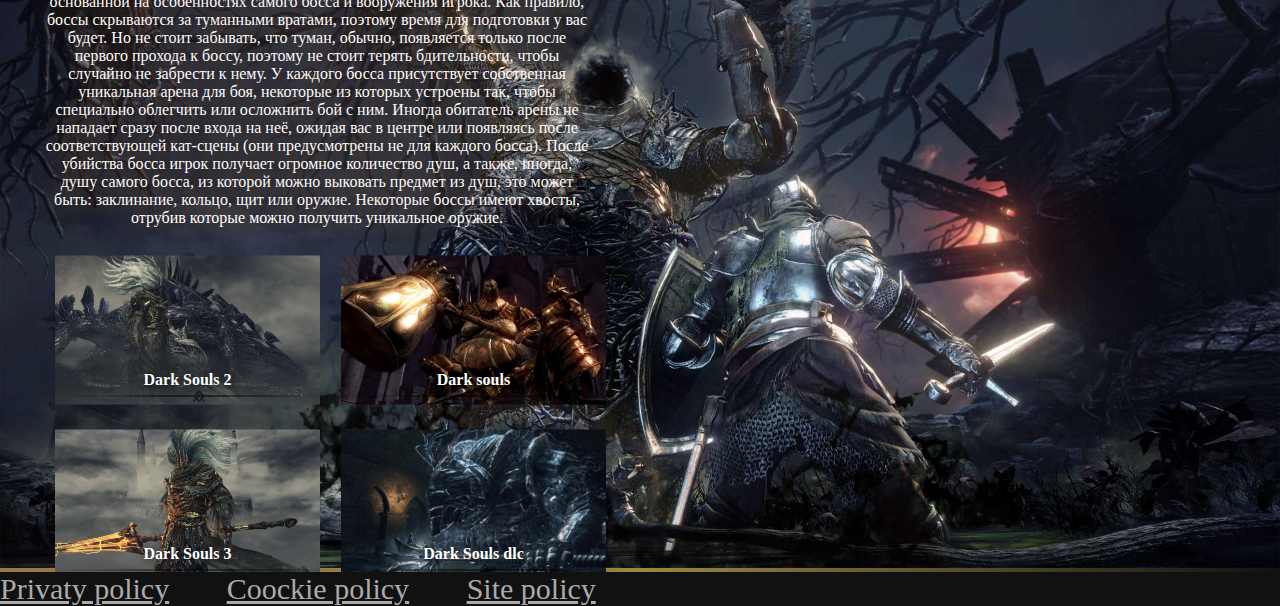
==== commit 982c9fd9: "2.6.1" ====
--- a/1/index.html
+++ b/1/index.html
@@ -221,7 +221,7 @@
                   </div>
               </div>
   		</div>
-    </div>s
+    </div>
   <div class="middle"></div>
   <div id="box3" class="box">
    <img src="2.jpg" id="box3-img" class="box-img">
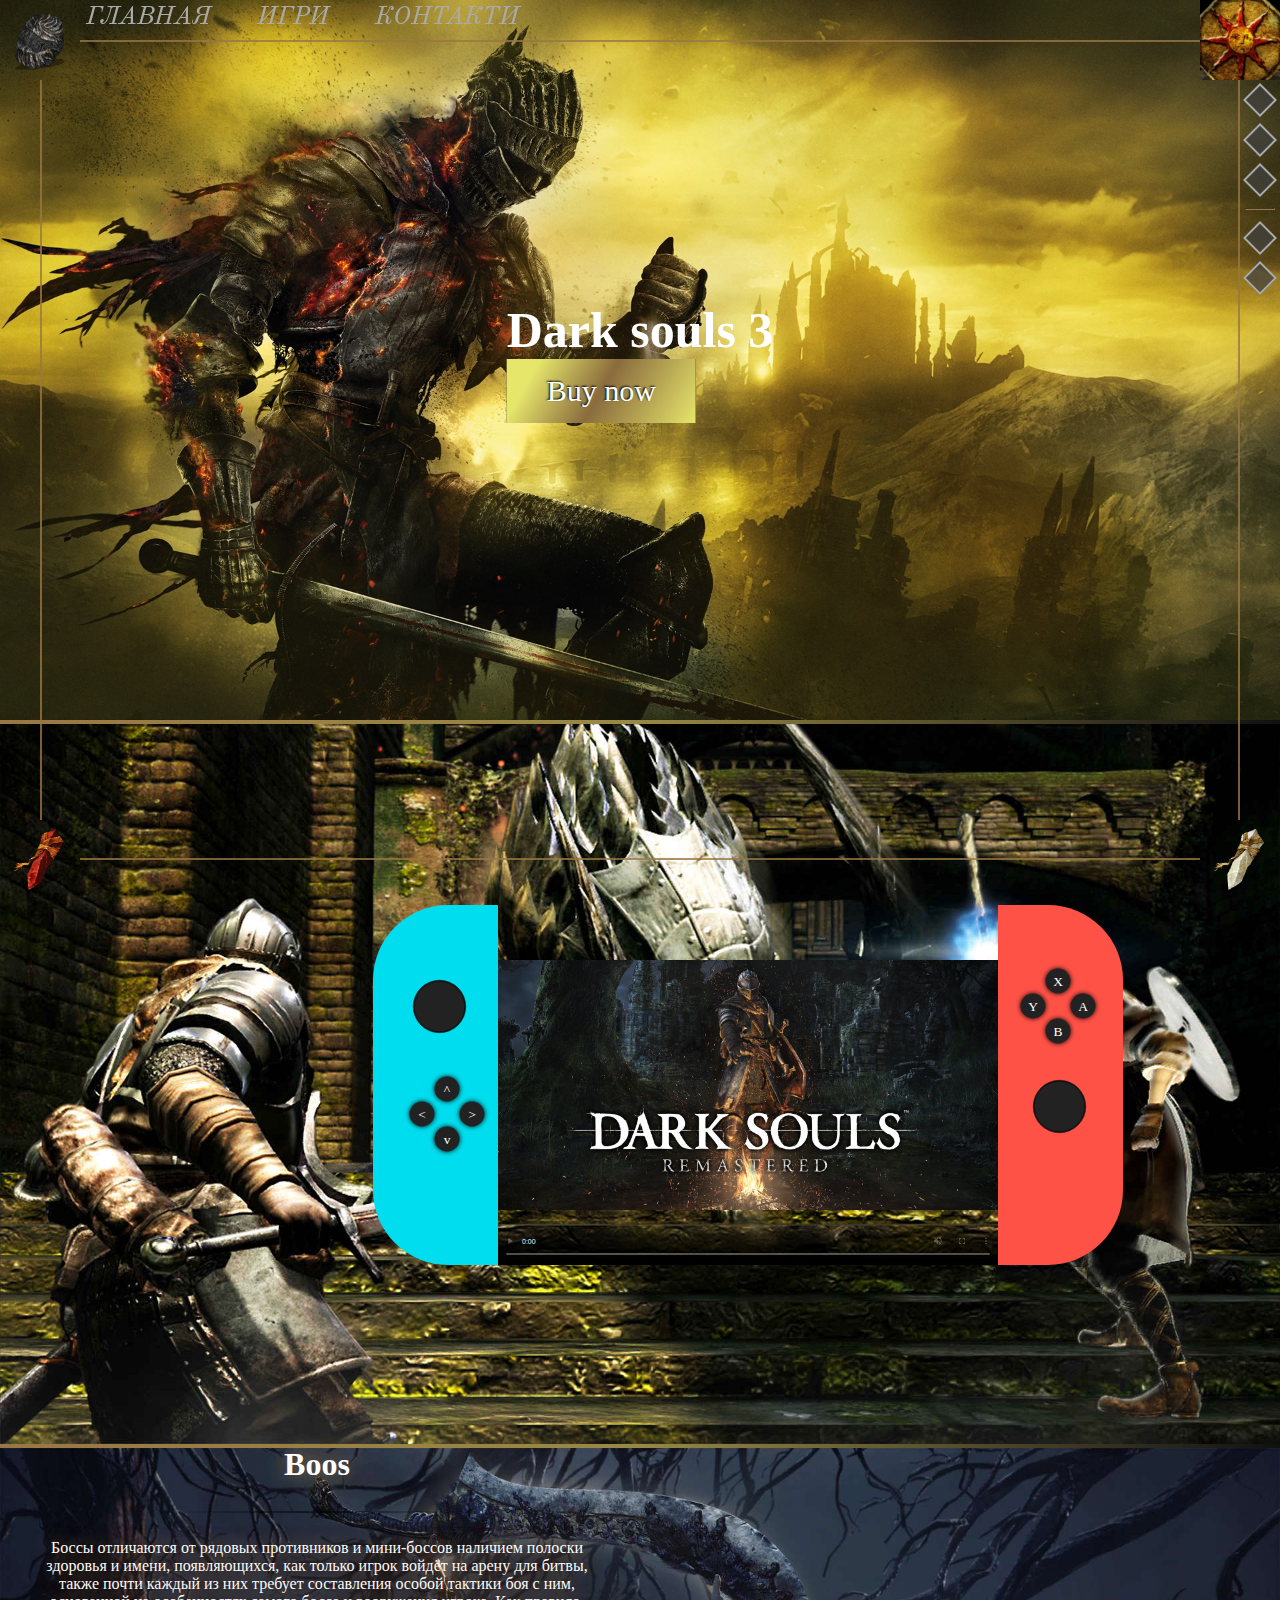
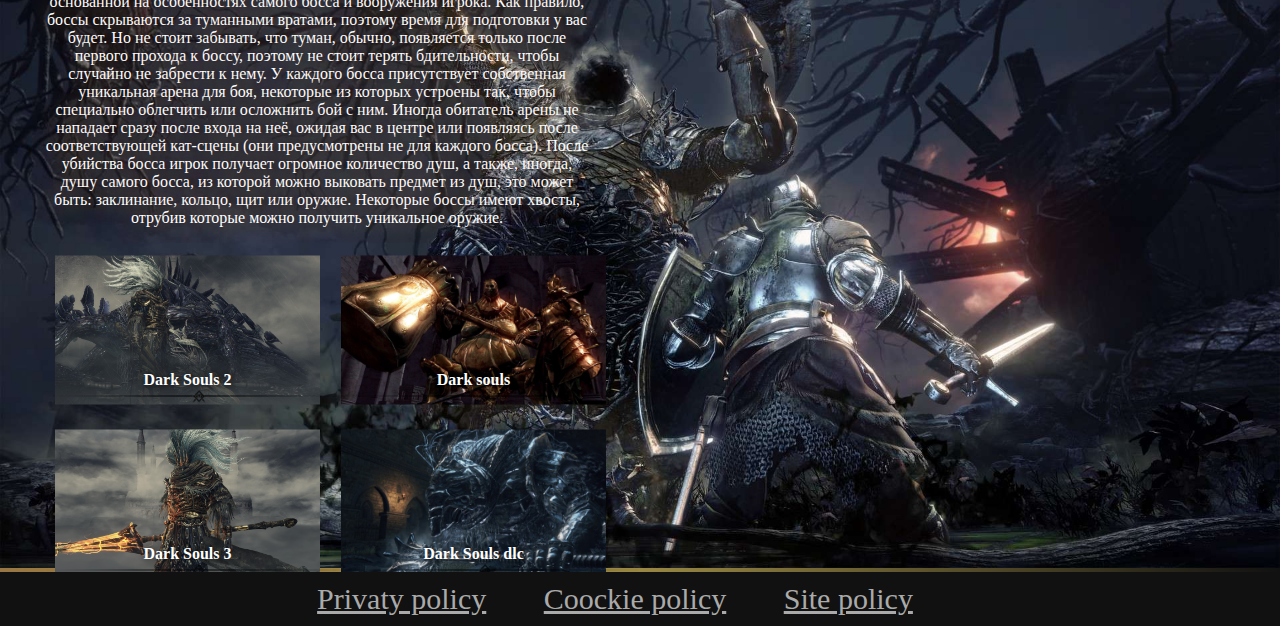
==== commit 30d871fa: "2.6.2" ====
--- a/1/index.html
+++ b/1/index.html
@@ -3,6 +3,7 @@
 <head>
      <meta charset="utf-8">
 	<link rel="stylesheet" type="text/css" href="style.css">
+  <link rel="icon" type="icon/png" href="10.png">
   <script type="text/javascript" src="https://code.jquery.com/jquery-3.4.1.min.js"></script>
 	<script type="text/javascript" src="script.js"> </script>
 	<title>Dark Souls</title>
--- a/1/style.css
+++ b/1/style.css
@@ -30,7 +30,7 @@
 	padding: 5px;
 	margin-right:30px;
 	text-transform: uppercase;
-	font-size:18px;
+	font-size:25px;
 	font-family: gothic;
 	border-left: solid transparent 1px;
     border-right: solid transparent 1px;	
@@ -74,6 +74,7 @@
  color:#FFF;
  height: 20px;
  padding: 10px;
+ font-size:18px;
 }
 .tmb-submenu-btn:hover{
 	background-color: rgba(16,16,16,.8);
@@ -142,7 +143,7 @@
 	font-size:25px;
 	padding: 5px;
 	height: 30px;
-	min-width: 136px;
+	min-width: 250px;
 	transform: translateX(50%) scaleX(0);
 	transition-duration: 200ms;
 	transition-property: transform;
@@ -298,6 +299,8 @@
 #footer{
 	background-color: #111;
 	font-size:30px;
+	text-align: center;
+	padding:10px;
 
 }
 #footer a{
